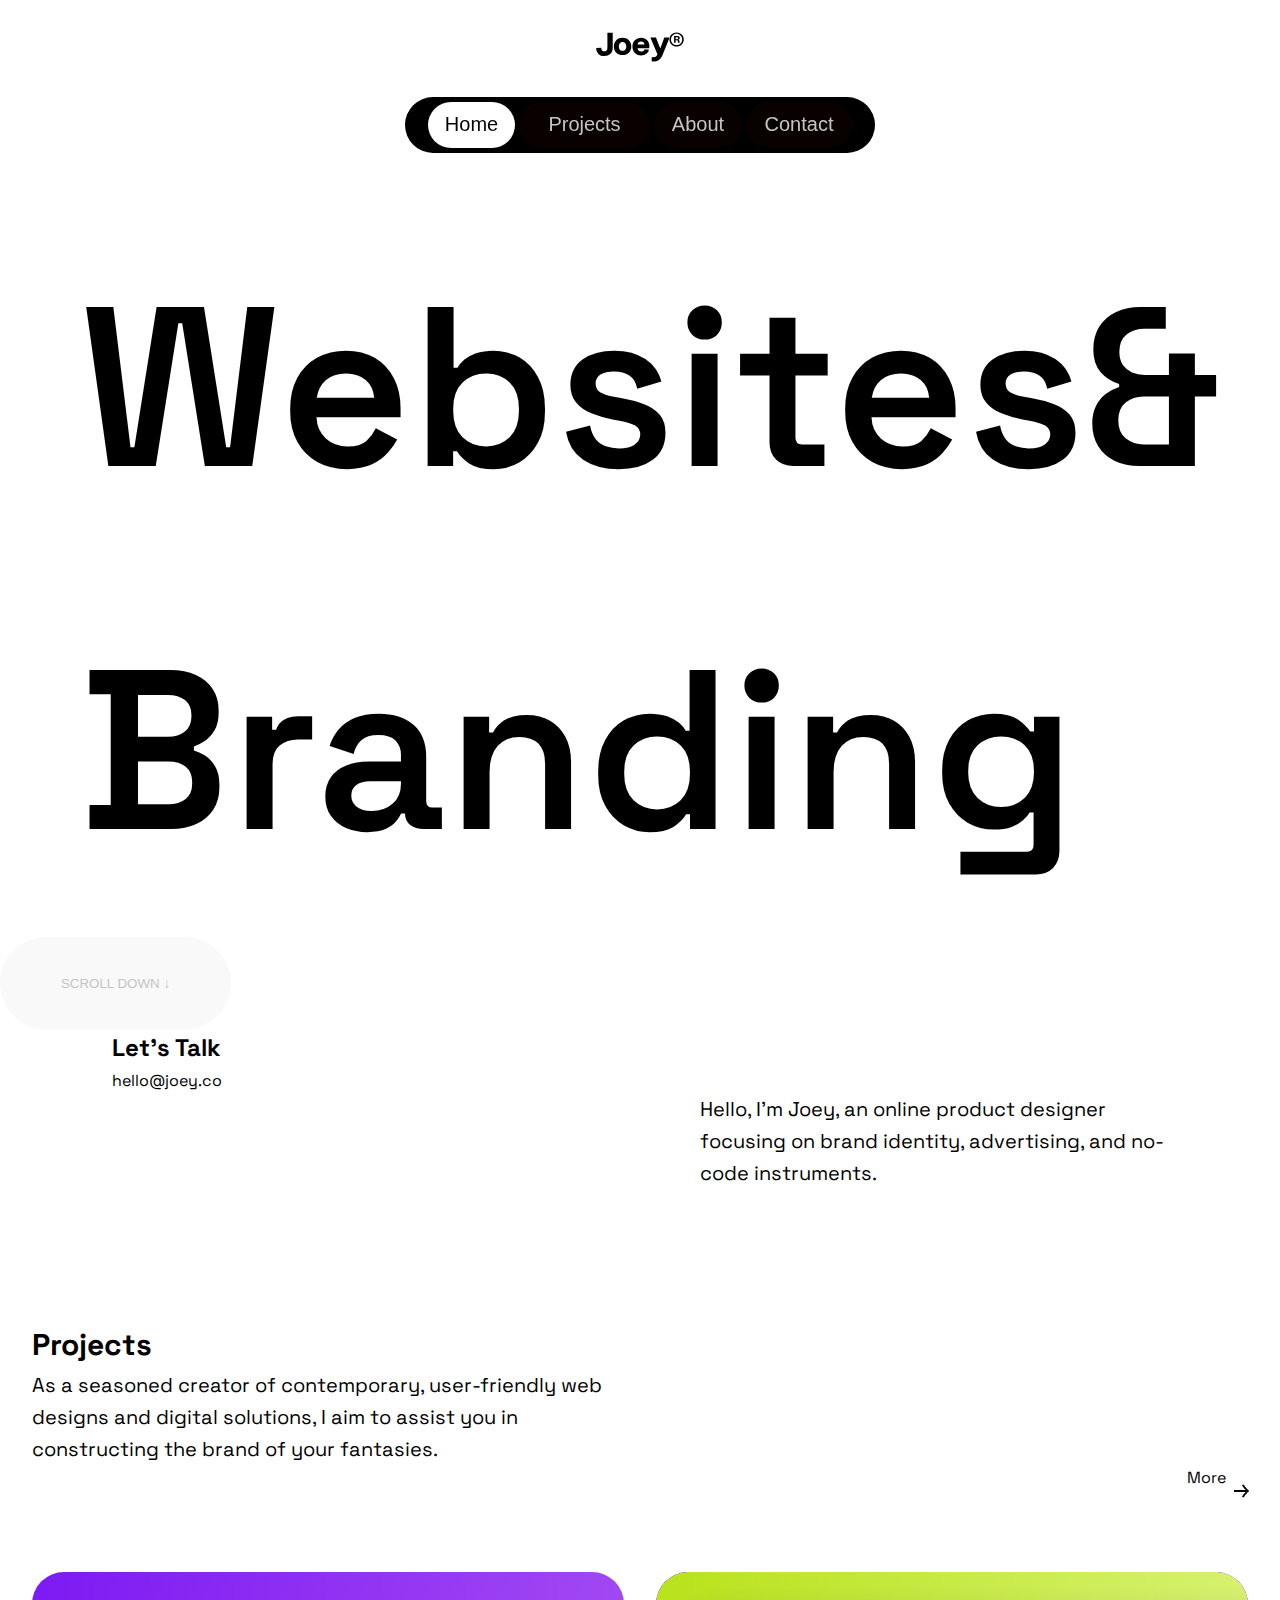
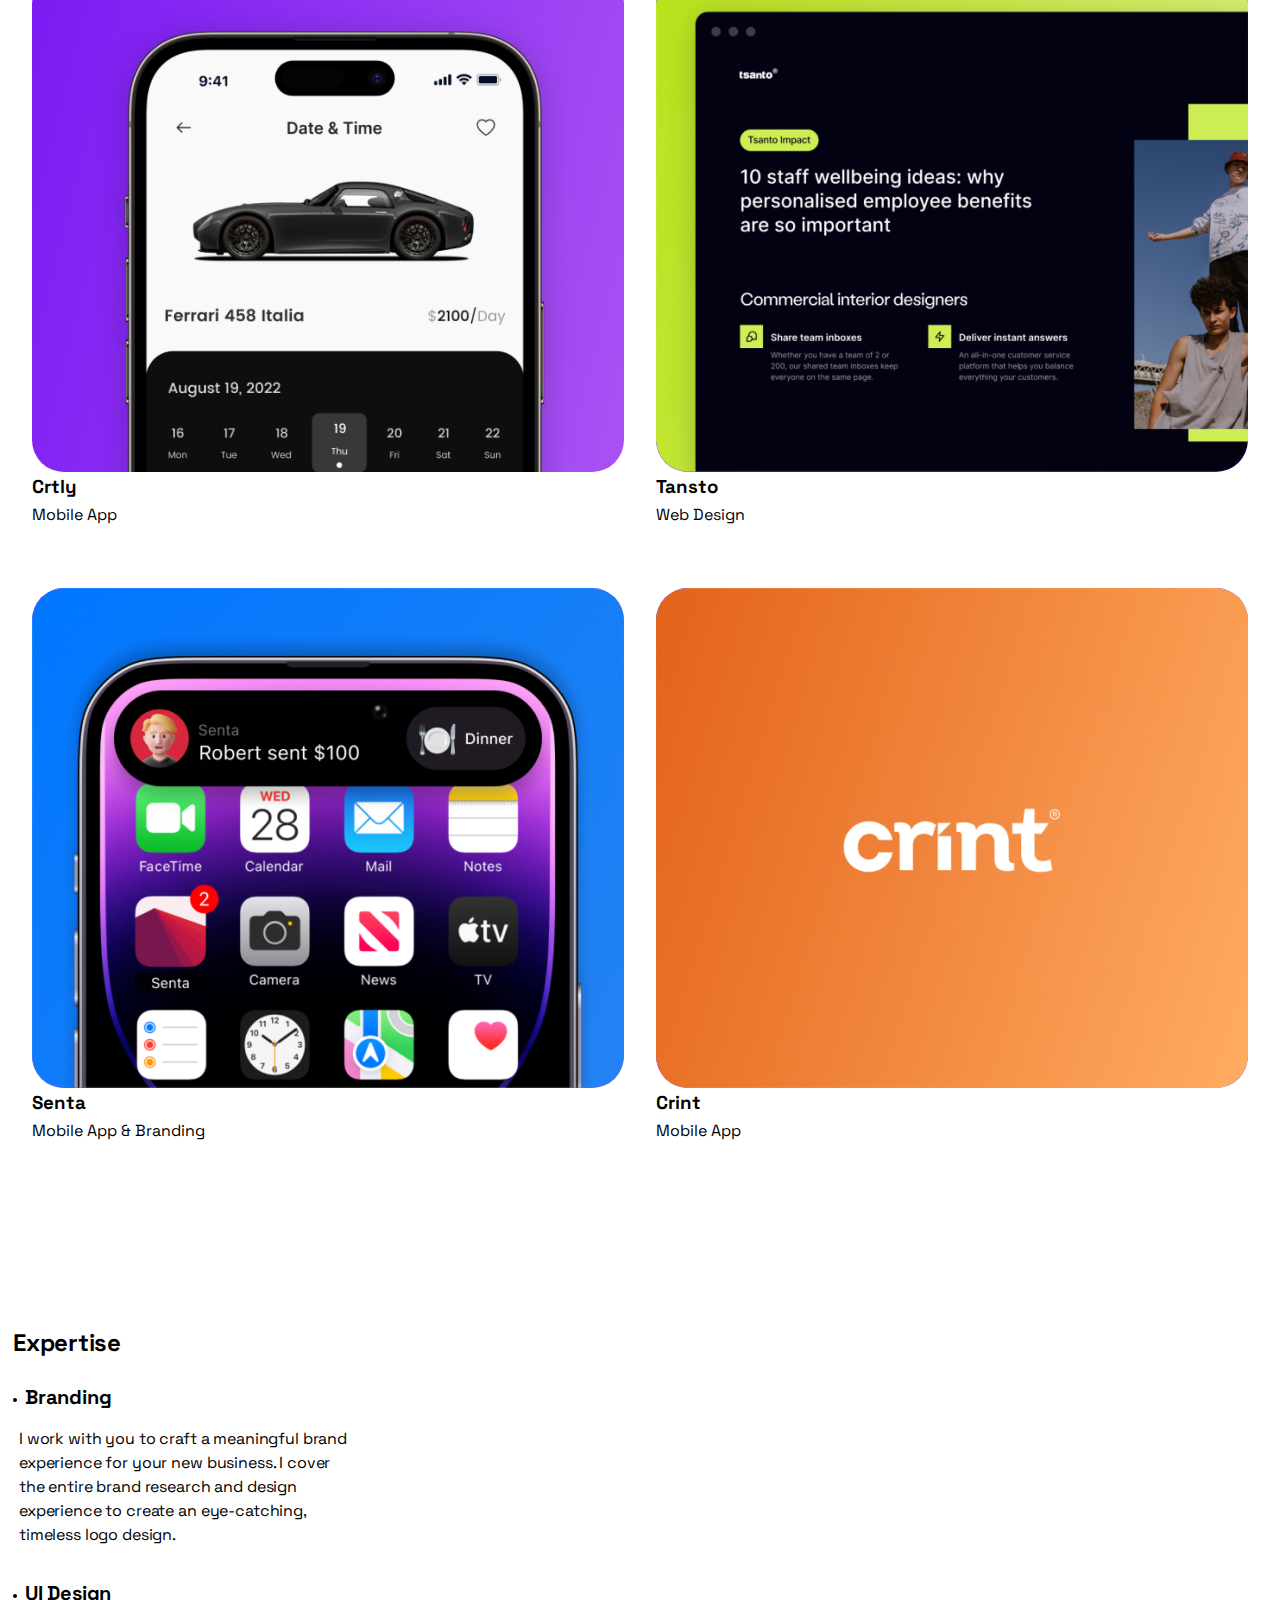
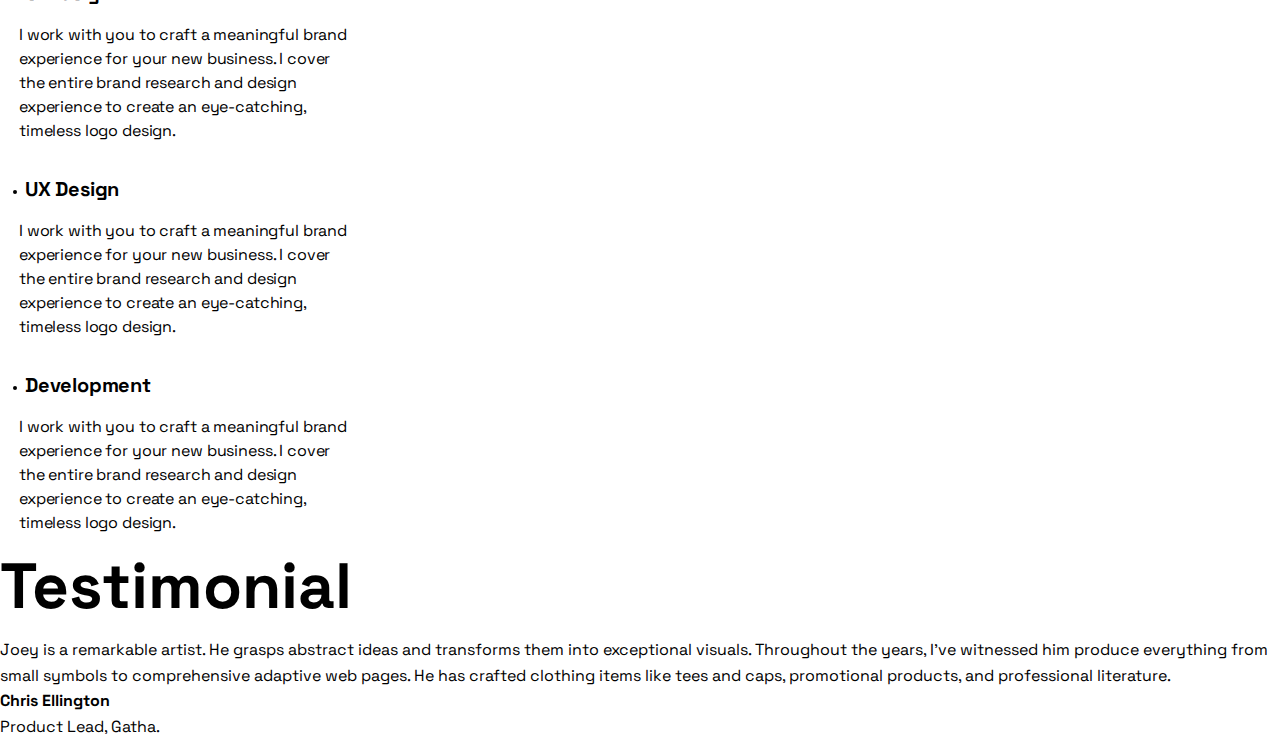
==== index.html @ b9b17144 "main" ====
<!DOCTYPE html>
<html lang="en">
<head>
    <meta charset="UTF-8">
    <meta name="viewport" content="width=device-width, initial-scale=1.0">
    <link rel="preconnect" href="https://fonts.googleapis.com">
    <link rel="preconnect" href="https://fonts.gstatic.com" crossorigin>
    <link href="https://fonts.googleapis.com/css2?family=Space+Grotesk:wght@300..700&display=swap" rel="stylesheet">
    <link rel="stylesheet" href="style.css">
    <title>Document</title>
    
</head>
<body>
    <header>
        <div class="jwr" >
            <svg width="17.44" height="24.7" viewBox="0 0 18 26" fill="none" xmlns="http://www.w3.org/2000/svg" class="txtp">
                <path d="M8.57932 25.3921C6.04242 25.3921 3.97831 24.6079 2.38698 23.0397C0.795649 21.4714 -1.52588e-05 19.4304 -1.52588e-05 16.9165L5.32748 16.5706C5.32748 17.7698 5.61576 18.7039 6.19233 19.3727C6.79196 20.0415 7.59916 20.3759 8.61392 20.3759C9.60562 20.3759 10.3897 20.0531 10.9663 19.4073C11.5429 18.7615 11.8312 17.8736 11.8312 16.7436V0.691895H17.4354V16.7436C17.4354 19.3266 16.6167 21.4138 14.9792 23.0051C13.3418 24.5964 11.2085 25.3921 8.57932 25.3921Z" fill="black"/>
                </svg>
                <svg width="18.78" height="18.58" viewBox="0 0 20 20" fill="none" xmlns="http://www.w3.org/2000/svg" class="txtx">
                    <path d="M10.1753 19.4267C7.45389 19.4267 5.20528 18.5618 3.42944 16.8321C1.67668 15.0793 0.800293 12.8538 0.800293 10.1555C0.800293 7.43405 1.67668 5.2085 3.42944 3.47879C5.20528 1.72602 7.45389 0.84964 10.1753 0.84964C12.9198 0.84964 15.1684 1.72602 16.9211 3.47879C18.697 5.2085 19.5849 7.43405 19.5849 10.1555C19.5849 12.8538 18.697 15.0793 16.9211 16.8321C15.1684 18.5618 12.9198 19.4267 10.1753 19.4267ZM7.26939 6.69604C6.53138 7.59549 6.16238 8.74863 6.16238 10.1555C6.16238 11.5623 6.53138 12.7154 7.26939 13.6149C8.03046 14.4912 8.9991 14.9294 10.1753 14.9294C11.3746 14.9294 12.3432 14.4912 13.0812 13.6149C13.8423 12.7154 14.2228 11.5623 14.2228 10.1555C14.2228 8.74863 13.8423 7.59549 13.0812 6.69604C12.3432 5.7966 11.3746 5.34687 10.1753 5.34687C8.9991 5.34687 8.03046 5.7966 7.26939 6.69604Z" fill="black"/>
                    </svg>
                    <svg width="18" height="18.85" viewBox="0 0 19 20" fill="none" xmlns="http://www.w3.org/2000/svg" class="txtt">
                        <path d="M9.60611 19.5651C6.93083 19.5651 4.72834 18.6771 2.99864 16.9013C1.26893 15.1255 0.404079 12.8769 0.404079 10.1555C0.404079 7.411 1.26893 5.15085 2.99864 3.37502C4.72834 1.59919 6.9193 0.711273 9.57152 0.711273C12.5466 0.711273 14.8529 1.80675 16.4903 3.99771C18.1278 6.16561 18.7159 8.78323 18.2546 11.8506H5.80076C5.89301 12.8884 6.29661 13.7417 7.01155 14.4105C7.7265 15.0794 8.61441 15.4138 9.6753 15.4138C10.5286 15.4138 11.3012 15.1947 11.9931 14.7565C12.685 14.2952 13.1578 13.7071 13.4115 12.9922L17.9433 13.6495C17.5974 15.333 16.6518 16.7399 15.1066 17.8699C13.5844 19 11.7509 19.5651 9.60611 19.5651ZM5.83535 7.87225H13.1001C13.1001 6.99587 12.7657 6.24633 12.0969 5.62364C11.4281 5.00094 10.5863 4.68959 9.57152 4.68959C8.57982 4.68959 7.73803 4.98941 7.04615 5.58904C6.37733 6.16561 5.97373 6.92668 5.83535 7.87225Z" fill="black"/>
                        </svg>
                        <svg width="19.61" height="24.63" viewBox="0 0 20 25" fill="none" xmlns="http://www.w3.org/2000/svg" class="txtr">
                            <path d="M1.74273 20.2256C4.44107 20.9175 6.28609 20.2486 7.27778 18.2191L7.55454 17.5964L0.393555 0.368561H6.06699L10.495 11.6116L14.6117 0.368561H20.0084L12.9166 18.0115C11.8096 20.8252 10.2759 22.7855 8.31561 23.8925C6.35527 25.0226 4.16431 25.2878 1.74273 24.6882V20.2256Z" fill="black"/>
                            </svg>
                            <svg width="15.15" height="14.98" viewBox="0 0 16 15" fill="none" xmlns="http://www.w3.org/2000/svg" class="txtw">
                                <path d="M13.395 12.7998C11.9421 14.2528 10.1547 14.9792 8.03293 14.9792C5.91116 14.9792 4.11226 14.2528 2.63624 12.7998C1.18329 11.3469 0.456818 9.57103 0.456818 7.47232C0.456818 5.37362 1.18329 3.60932 2.63624 2.17943C4.11226 0.726475 5.91116 0 8.03293 0C10.1547 0 11.9421 0.726475 13.395 2.17943C14.871 3.60932 15.609 5.37362 15.609 7.47232C15.609 9.57103 14.871 11.3469 13.395 12.7998ZM3.81244 3.21725C2.70543 4.34732 2.15193 5.76568 2.15193 7.47232C2.15193 9.17897 2.70543 10.6089 3.81244 11.762C4.94252 12.8921 6.34935 13.4571 8.03293 13.4571C9.71651 13.4571 11.1118 12.8921 12.2188 11.762C13.3489 10.6089 13.9139 9.17897 13.9139 7.47232C13.9139 5.76568 13.3489 4.34732 12.2188 3.21725C11.1118 2.08718 9.71651 1.52214 8.03293 1.52214C6.34935 1.52214 4.94252 2.08718 3.81244 3.21725ZM5.36918 10.8971V3.80535H8.89778C9.63579 3.80535 10.2354 4.00138 10.6967 4.39345C11.1579 4.78552 11.3886 5.2929 11.3886 5.91559C11.3886 6.35378 11.2502 6.73432 10.9734 7.05719C10.6967 7.38007 10.3277 7.58764 9.86641 7.67989C10.6044 7.84133 10.9965 8.32565 11.0426 9.13284L11.1118 10.1361C11.1579 10.5743 11.2041 10.828 11.2502 10.8971H9.58966C9.54354 10.828 9.49741 10.5973 9.45128 10.2053L9.38209 9.23662C9.33597 8.61393 9.03616 8.30258 8.48265 8.30258H7.0297V10.8971H5.36918ZM7.0297 7.19557H8.58643C9.32444 7.19557 9.69344 6.81504 9.69344 6.05397C9.69344 5.75415 9.58966 5.51199 9.38209 5.32749C9.17453 5.14299 8.90931 5.05074 8.58643 5.05074H7.0297V7.19557Z" fill="black"/>
                                </svg>
        </div>
        <div class="groupbtn">
        <nav>
            <button class="hmbtn">Home</button>
            <button class="prbtn">Projects</button>
            <button class="abbtn">About</button>
            <button class="ctbtn">Contact</button>
        </nav>
    </div>
    </header>
        <h1 class="site-title-text">Websites& Branding</h1>
        <button class="scr">SCROLL DOWN ↓</button>
        <div>
            <div class="site-subtitle-text">
                <h2>Let's Talk</h2>
                <p>hello@joey.co</p>
            </div>
        </div>
        <div class="pcsj">
            <p>Hello, I'm Joey, an online product designer focusing on brand identity, advertising, and no-code instruments.</p>
        </div>



<div class="title">
        <li class="title-text">
            <h2>Projects</h2>
            <p>As a seasoned creator of contemporary, user-friendly web designs and digital solutions, I aim to assist you in constructing the brand of your fantasies.</p>
        </li>
        <li class="title-more">
            <p>More</p>
        <svg width="15" height="14" viewBox="0 0 15 14" fill="none" xmlns="http://www.w3.org/2000/svg" class="arrow">
            <g clip-path="url(#clip0_37_21123)">
            <path fill-rule="evenodd" clip-rule="evenodd" d="M12.6657 6.47278C12.3537 6.1855 11.9914 5.83831 11.6103 5.44627C10.5057 4.3102 9.20094 2.755 8.53846 1.165L9.46154 0.7804C10.0491 2.1905 11.2443 3.63526 12.3272 4.74919C12.8634 5.3007 13.3617 5.76069 13.7257 6.08253C13.9076 6.24332 14.0555 6.36929 14.1574 6.45459C14.2083 6.49723 14.2477 6.52968 14.2741 6.55122L14.3036 6.57523L14.3106 6.58091L14.3122 6.58215L14.8004 6.97273L14.3124 7.3631L14.3106 7.36455L14.3036 7.37024L14.2741 7.39425C14.2477 7.41578 14.2083 7.44823 14.1574 7.49088C14.0555 7.57617 13.9076 7.70214 13.7257 7.86293C13.3617 8.18477 12.8634 8.64476 12.3272 9.19627C11.2443 10.3102 10.0491 11.755 9.46154 13.165L8.53846 12.7804C9.20094 11.1905 10.5057 9.63526 11.6103 8.49919C11.9914 8.10719 12.3537 7.76004 12.6656 7.47278L-2.48817e-07 7.47278L-2.92528e-07 6.47278L12.6657 6.47278Z" fill="black" stroke="black"/>
            </g>
            <defs>
            <clipPath id="clip0_37_21123">
            <rect width="13" height="15" fill="white" transform="translate(0 13.5) rotate(-90)"/>
            </clipPath>
            </defs>
        </svg>
        </li>
    </div>
    <div class="elements">
        <ul class="images-group-1">
            <li class="list-item">
                <div class="list-item-thumb">
                    <img class="ferrari-img" width="" height="474" src="./images/ferrari458.png" alt=""/>
                    <p class="list-item-thumb-uper_text1">
                        Какой-то текст 1
                    </p>
                </div>
                <h3>Crtly</h3>
                <p>Mobile App</p>
            </li>
            <li class="list-item">
                <div class="list-item-thumb">
                    <img class="design-img" width="592" height="500" src="./images/design.png" alt=""/>
                    <p class="list-item-thumb-uper_text2">
                        Какой-то текст 2
                    </p>
                </div>
                <h3>Tansto</h3>
                <p>Web Design</p>
            </li>
            <li class="list-item">
                <div class="list-item-thumb">
                    <img class="phone-img" width="592" height="500" src="./images/phone.png" alt=""/>
                    <p class="list-item-thumb-uper_text3">
                        Какой-то текст 3
                    </p>
                </div>
                <h3>Senta</h3>
                <p>Mobile App & Branding</p>
            </li>
            <li class="list-item">
                <div class="list-item-thumb">
                    <img class="crint-img" width="592" height="500" src="./images/crint.png" alt=""/>
                    <p class="list-item-thumb-uper_text4">
                        Какой-то текст 4
                    </p>
                </div>
                <h3>Crint</h3>
                <p>Mobile App</p>
            </li>
        </ul>
    </div>



    <section class="expertise">
        <div class="container">
            <h2 class="expertise-tittle">Expertise</h2>
                <ul class="expertise-list">
                    <li class="expertise-list-item">
                        <div class="expertise-list-item-topline">
                            <h3 class="expertise-list-item-tittle">Branding</h3>
                        </div>
                        <p class="expertise-list-item-text">I work with you to craft a meaningful brand experience
                            for your new business.
                            I cover the entire brand research and design experience to create an eye-catching, 
                            timeless logo design.
                        </p>
                    </li>
                    <li class="expertise-list-item">
                        <div class="expertise-list-item-topline">
                            <h3 class="expertise-list-item-tittle">UI Design</h3>
                        </div>
                        <p class="expertise-list-item-text">
                            I work with you to craft a meaningful brand experience 
                            for your new business. 
                            I cover the entire brand research and design experience to create an eye-catching, 
                            timeless logo design.
                        </p>
                    </li>
                    <li class="expertise-list-item">
                        <div class="expertise-list-item-topline">
                            <h3 class="expertise-list-item-tittle">UX Design</h3>
                        </div>
                        <p class="expertise-list-item-text">I work with you to craft a meaningful brand experience 
                            for your new business. 
                            I cover the entire brand research and design experience to create an eye-catching, 
                            timeless logo design.
                        </p>
                    </li>
                    <li class="expertise-list-item">
                        <div class="expertise-list-item-topline">
                            <h3 class="expertise-list-item-tittle">Development</h3>
                        </div>
                        <p class="expertise-list-item-text">I work with you to craft a meaningful brand experience 
                            for your new business. 
                            I cover the entire brand research and design experience to create an eye-catching, 
                            timeless logo design.
                        </p>
                    </li>
                </ul>
        </div>
    </section>



    <div class="main-text">
        <h1>Testimonial</h1>
        <p>
            Joey is a remarkable artist. He grasps abstract ideas and transforms them into exceptional visuals. Throughout the years, I've witnessed him produce everything from small symbols to comprehensive adaptive web pages. He has crafted clothing items like tees and caps, promotional products, and professional literature.
        </p>
    </div>
    <div class="additional-text">
        <b>Chris Ellington</b><br>Product Lead, Gatha.
    </div>
    <script src="./index.js"></script>
</body>
</html>
---- style.css ----
*{
    margin: 0;
    padding: 0;
}

body, ul, li{
    background-color: #ffffff;
    color: #000000;
    line-height: 1.6;
    list-style: none;
    font-family: "Space Grotesk", sans-serif;
    font-optical-sizing: auto;
}

header {
    position: fixed;
    width: 100%;
    top: 0px;
    backdrop-filter: blur(5px);
}

nav a {
    transition: all 0.3s ease;
}

nav a:hover {
    opacity: 0.7;
}

h1 {
    font-size: 4rem;
    font-weight: 800;
}

button {
    background-color: #090000;
    border-radius: 48px;
    border:none;
    color: #C4C4C4;
    margin-top: 5px;
}

.groupbtn {
    width: 470px;
    border-radius: 80px;
    display:flex;
    justify-content:center;
    height: 56px;
    background-color: #000000;
    justify-self: center;
    gap: 16px;
}

.hmbtn {
    width:87px ;
    height: 46px;
    font-size: 20px;
    color: black;
    background-color: #ffffff;
}

.prbtn{
    width: 131px;
    height: 46px;
    font-size: 20px;
}

.abbtn{
    width: 88px;
    height: 46px;
    font-size: 20px;
}

.ctbtn {
    width: 106px;
    height: 46px;
    font-size: 20px;
}

.jwr{
    display: flex; 
    justify-self: center;
    margin-top: 32px;
}

.txtp{
    margin-bottom: 40px;
}

.txtx{
    margin-top: 5px;
}

.txtt{
    margin-top: 5px;
}

.txtr{
    margin-top: 5px;
}

.site-title-text{
    font-size: 227px;
    font-weight: 600;
    display: flex;
    justify-self: center;
    width: 1123px;
    margin-top: 206px;
}

.scr{
    background-color: #F9F9F9;
    height: 92px;
    width: 231px;
}

.pcsj{
    width: 471px;
    height: 84px;
    font-size: 20px;
    display: flex;
    justify-self: end;
    margin-right: 109px;
}
.site-subtitle-text{
    margin-left: 112px;
    width: 1219px;

}



.list-item {
    width: 592px;
}
.list-item-thumb {
    position: relative;
    border-radius: 32px;
    overflow: hidden;
    background: linear-gradient(104.48deg, #7A19F3 -2.44%, #A952F3 100%);
    width: 592px;
    height: 500px;
}
.list-item-thumb-uper_text1{
    position: absolute;
    top: 0;
    left: 0;
    width: 100%;
    height: 100%;
    padding: 20px;
    color: #fff;
    background-color: rgba(0, 0, 0, 0.6);
    transform: translateY(100%);
    transition: 300ms transform;
    font-size: 60px;
}
.list-item-thumb-uper_text2 {
    position: absolute;
    top: 0;
    left: 0;
    width: 100%;
    height: 100%;
    padding: 20px;
    color: #fff;
    background-color: rgba(0, 0, 0, 0.6);
    transform: translateY(100%);
    transition: 300ms transform;
    font-size: 60px;
}
.list-item-thumb-uper_text3 {
    position: absolute;
    top: 0;
    left: 0;
    width: 100%;
    height: 100%;
    padding: 20px;
    color: #fff;
    background-color: rgba(0, 0, 0, 0.6);
    transform: translateY(100%);
    transition: 300ms transform;
    font-size: 60px;
}
.list-item-thumb-uper_text4 {
    position: absolute;
    top: 0;
    left: 0;
    width: 100%;
    height: 100%;
    padding: 20px;
    color: #fff;
    background-color: rgba(0, 0, 0, 0.6);
    transform: translateY(100%);
    transition: 300ms transform;
    font-size: 60px;
}
.active-text {
    transform: translateY(0);
}
.ferrari-img{
    padding: 26px 0 0 55px;
}
.title{
    width: 1217px;
    height: 181px;
    display: flex;
    justify-self: center;
    justify-content: space-between;
    padding-top: 144px;
}
.title-text{
    font-size: 20px;
    height: 181px;
    width: 600px;
}
.images-group-1{
    width: 1216px;
    height: 1200px;
    max-width: 100%;
    max-height: 100%;
    display: flex;
    flex-wrap: wrap;
    gap: 32px;
}
.elements{
    display: flex;
    justify-content: center;
    margin-top: 70px;
}
.title-more{
    display: flex;
    margin-top: 144px;
}
.arrow{
    margin-top: 19px;
    margin-left: 8px;
}



.expertise {
    margin-left: 13px; 
    padding-top: 155px;
}

.container {
    width: 343px;
    margin-left: 0; 
}

.expertise-tittle {
    font-size: 24px;
    line-height: 1.3;
    letter-spacing: -0.24px;
    margin-bottom: 24px; 
}

.expertise-list {
    list-style: none;
    padding-left: 0;
}

.expertise-list-item {
    position: relative;
    padding-left: 12px;
    display: list-item;
    margin-bottom: 32px;
    font-size: 16px;
}

.expertise-list-item::before {
    content: '';
    position: absolute;
    left: 0;
    top: 15px; 
    width: 4px;
    height: 4px;
    border-radius: 24px;
    background:  #000;
}

.expertise-list-item:last-of-type {
    margin-bottom: 0;
}

.expertise-list-item-tittle {
    font-size: 20px;
    line-height: 1.4;
    letter-spacing: -0.2px;
    margin-bottom: 16px;
}

.expertise-list-item-text {
    font-size: 16px; 
    line-height: 24px;
    letter-spacing: -0.14px;
    margin-left: -6px;
}

@media (min-width: 1440px) {
    .container {
        width: 1216px;
        height: 495px;
        justify-self: center;
    }

    .expertise {
        margin-left: 0;
    }

    .expertise-tittle {
        font-size: 32px;
        margin-bottom: 40px;
        margin-left: 0;
    }

    .expertise-list {
        display: flex;
        flex-wrap: wrap;
        padding-left: 0;
    }

    .expertise-list-item {
        width: calc(50% - 40px); 
        margin-bottom: 0;
    }

    .expertise-list-item-tittle {
        font-size: 24px;
        margin-left: 0;
    }

    .expertise-list-item-text {
        font-size: 18px;
        line-height: 28px;
        margin-left: -12px;
        width: 328px;
    }
}
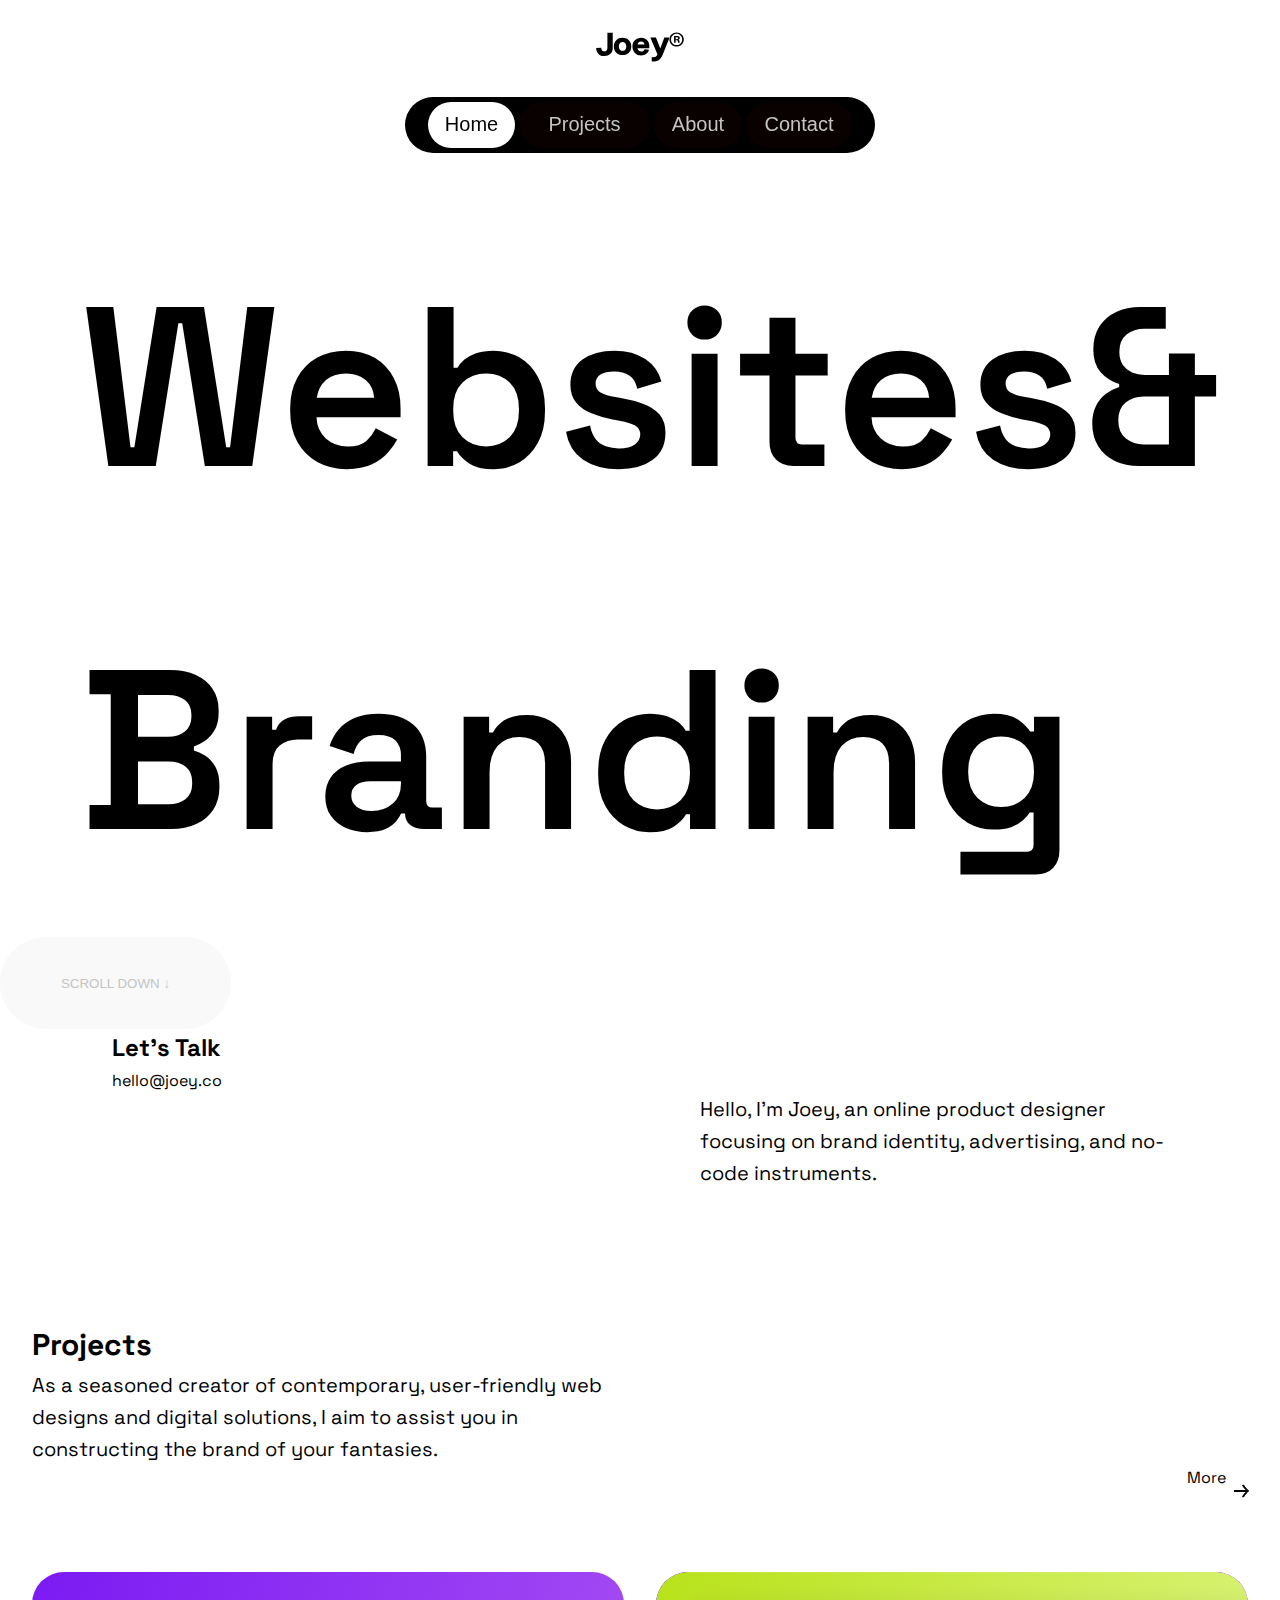
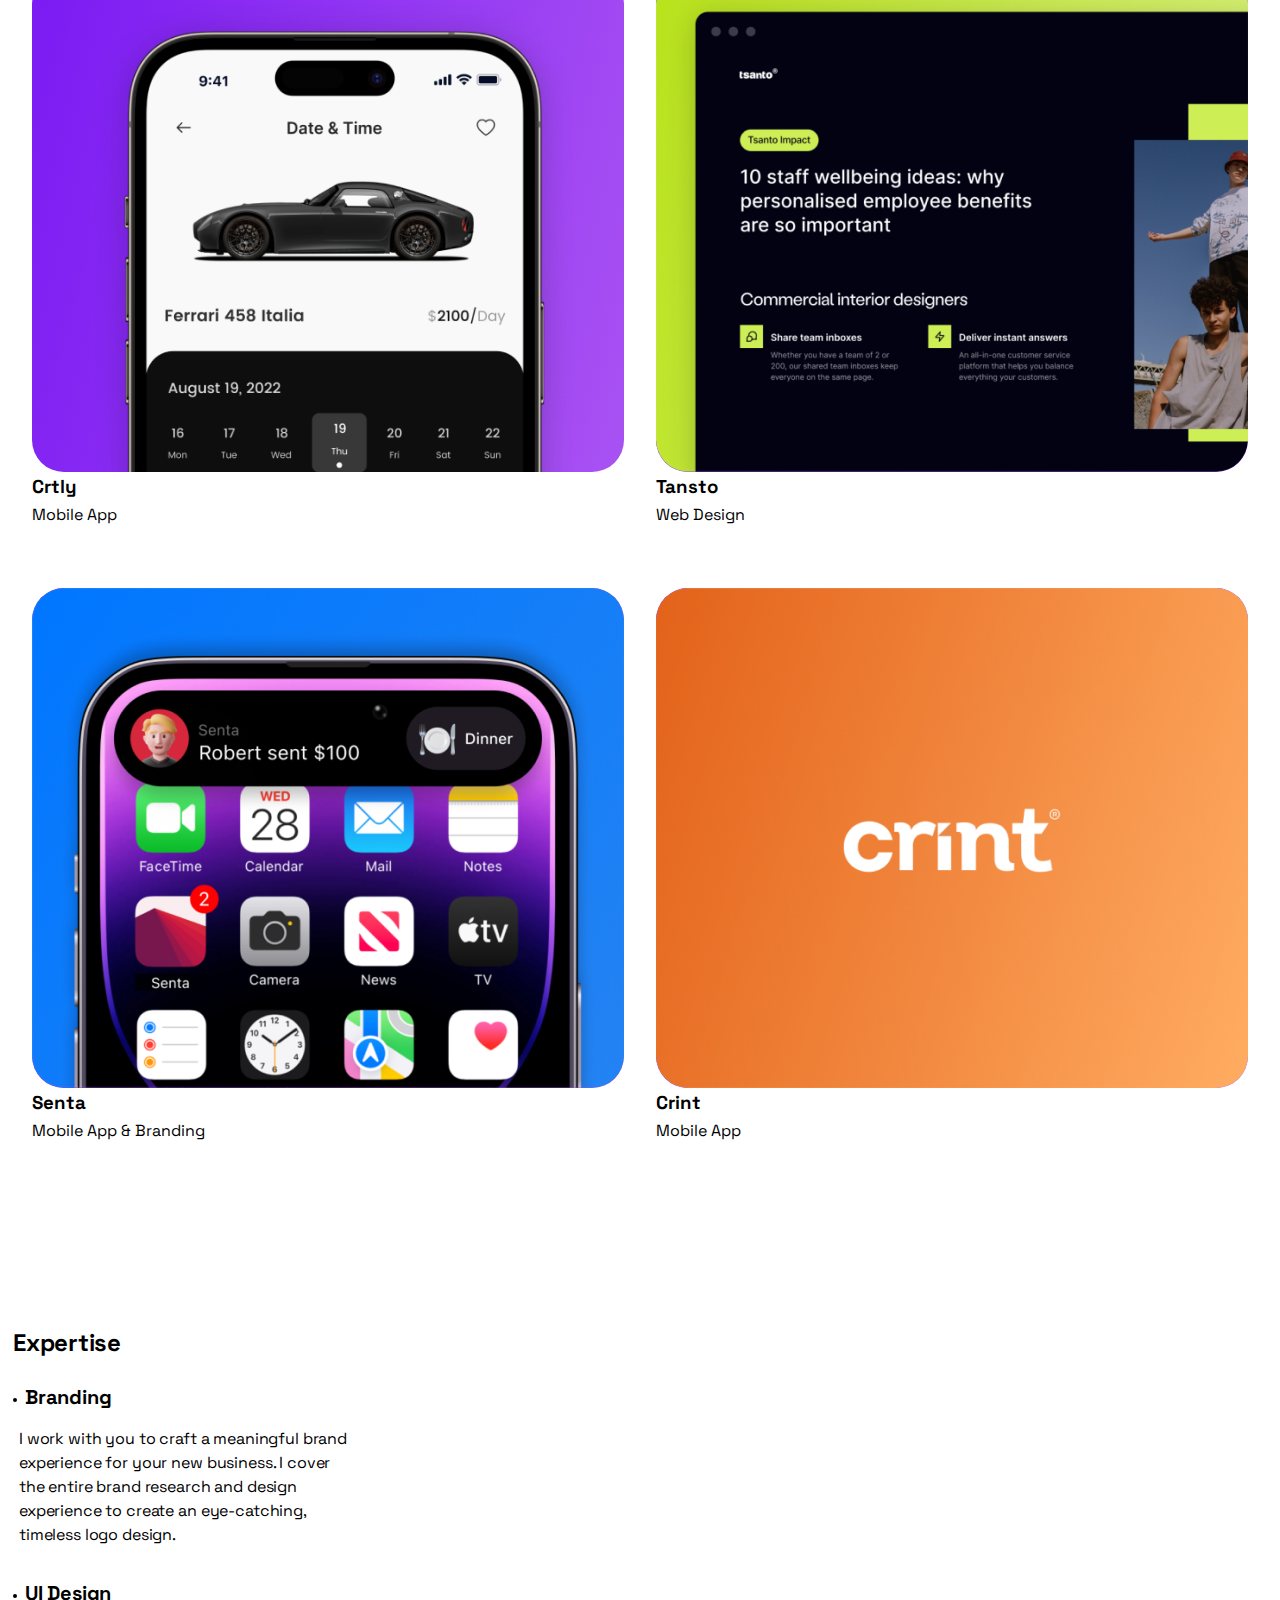
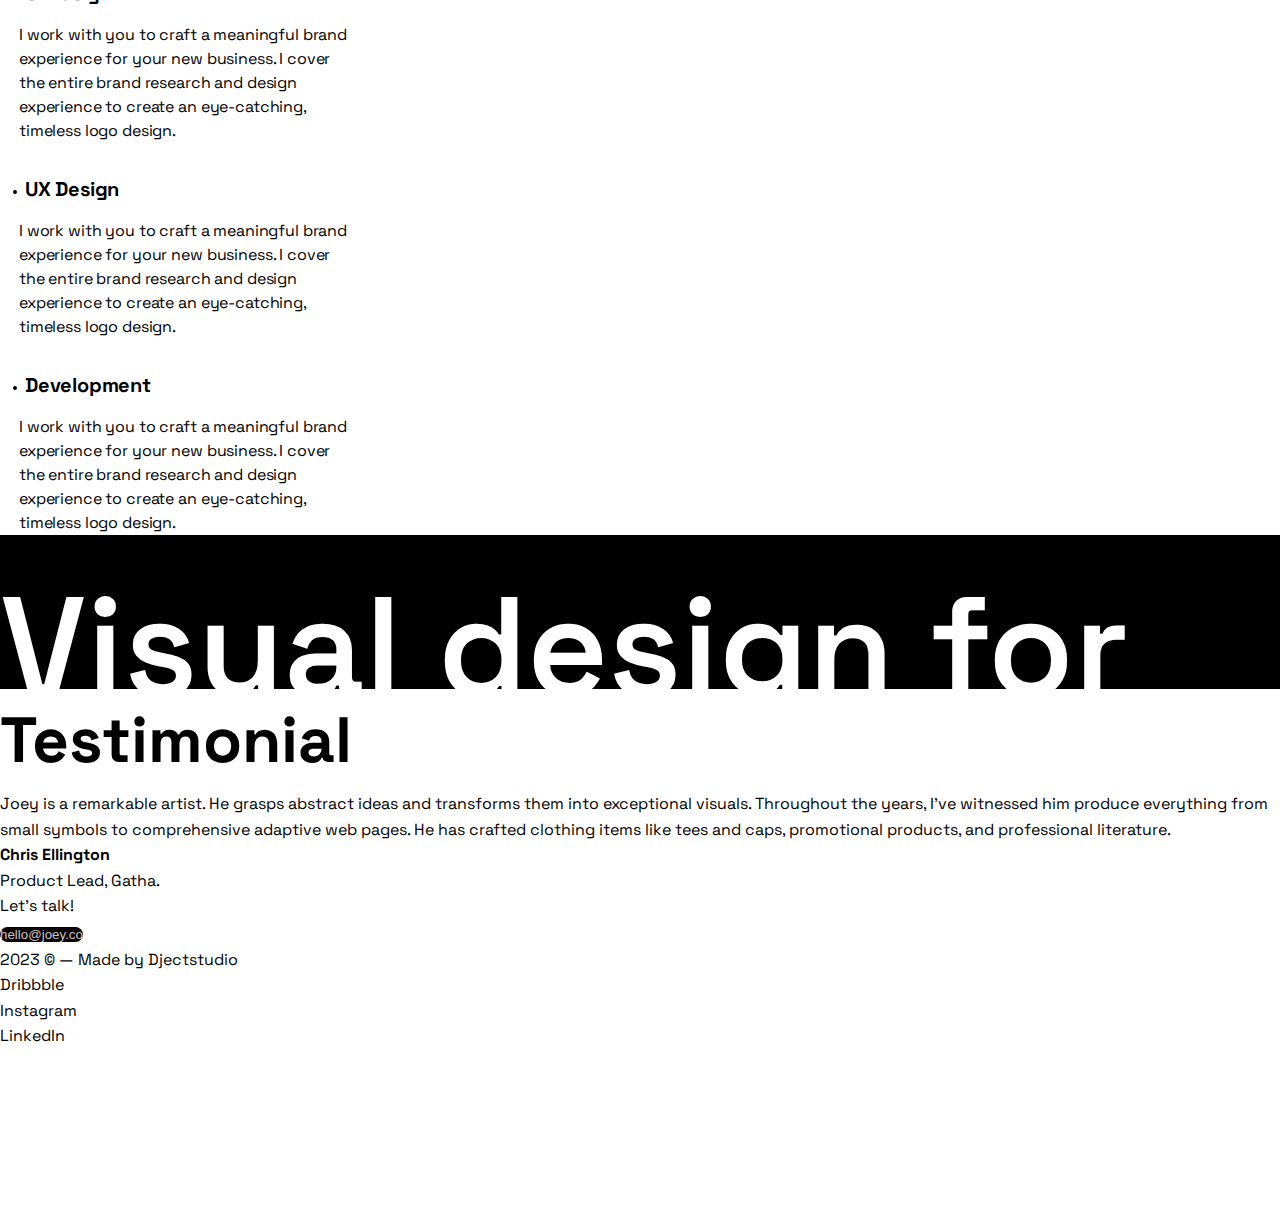
==== commit 97ad0e7f: "html" ====
--- a/index.html
+++ b/index.html
@@ -169,6 +169,9 @@
 
 
 
+    <section class="runline">
+        <p>Visual design for digital experiences</p>
+    </section>
     <div class="main-text">
         <h1>Testimonial</h1>
         <p>
@@ -178,6 +181,29 @@
     <div class="additional-text">
         <b>Chris Ellington</b><br>Product Lead, Gatha.
     </div>
+
+
+
+    <section class="Letstalk">
+        <p class="Letstalk-title-text">Let’s talk!</p>
+        <button class="Letstalk-but">hello@joey.co</button>
+        <svg width="21" height="20" viewBox="0 0 21 20" fill="none" xmlns="http://www.w3.org/2000/svg">
+        <g clip-path="url(#clip0_535_429)">
+        <path fill-rule="evenodd" clip-rule="evenodd" d="M13.7799 5.9747C13.3561 5.99218 12.8545 6.00286 12.3078 5.99513C10.7234 5.97287 8.70108 5.79579 7.10833 5.13993L7.4891 4.21526C8.90166 4.79688 10.7684 4.97335 12.3218 4.99529C13.0909 5.00612 13.7685 4.97903 14.2535 4.94922C14.4958 4.93429 14.6895 4.91878 14.8218 4.90704C14.888 4.9012 14.9388 4.89629 14.9727 4.89285L15.0105 4.88897L15.0195 4.88804L15.0215 4.88778L15.6429 4.81876L15.5738 5.43986L15.5736 5.44215L15.5727 5.45113L15.5688 5.48896C15.5653 5.52286 15.5604 5.57366 15.5546 5.63981C15.5429 5.77218 15.5273 5.96583 15.5124 6.20815C15.4826 6.69311 15.4555 7.37073 15.4663 8.13985C15.4883 9.69325 15.6648 11.56 16.2464 12.9725L15.3217 13.3533C14.6659 11.7606 14.4888 9.73826 14.4665 8.15387C14.4588 7.6072 14.4695 7.10555 14.4869 6.68188L5.53101 15.6378L4.8239 14.9307L13.7799 5.9747Z" fill="white" stroke="white"/>
+        </g>
+        <defs>
+        <clipPath id="clip0_535_429">
+        <rect width="13" height="15" fill="white" transform="translate(9.79289 19.8997) rotate(-135)"/>
+        </clipPath>
+        </defs>
+        </svg>
+        <div class="Letstalk-subtext">
+            <p>2023 © — Made by Djectstudio</p>
+            <p>Dribbble</p>
+            <p>Instagram</p>
+            <p>LinkedIn</p>
+        </div>
+    </section>
     <script src="./index.js"></script>
 </body>
 </html>--- a/style.css
+++ b/style.css
@@ -4,8 +4,6 @@
 }
 
 body, ul, li{
-    background-color: #ffffff;
-    color: #000000;
     line-height: 1.6;
     list-style: none;
     font-family: "Space Grotesk", sans-serif;
@@ -17,6 +15,7 @@
     width: 100%;
     top: 0px;
     backdrop-filter: blur(5px);
+    z-index: 999;
 }
 
 nav a {
@@ -335,4 +334,12 @@
         margin-left: -12px;
         width: 328px;
     }
+}
+
+.runline{
+    font-size: 140px;
+    font-weight: 600;
+    background-color: black;
+    color: white;
+    height: 154px;
 }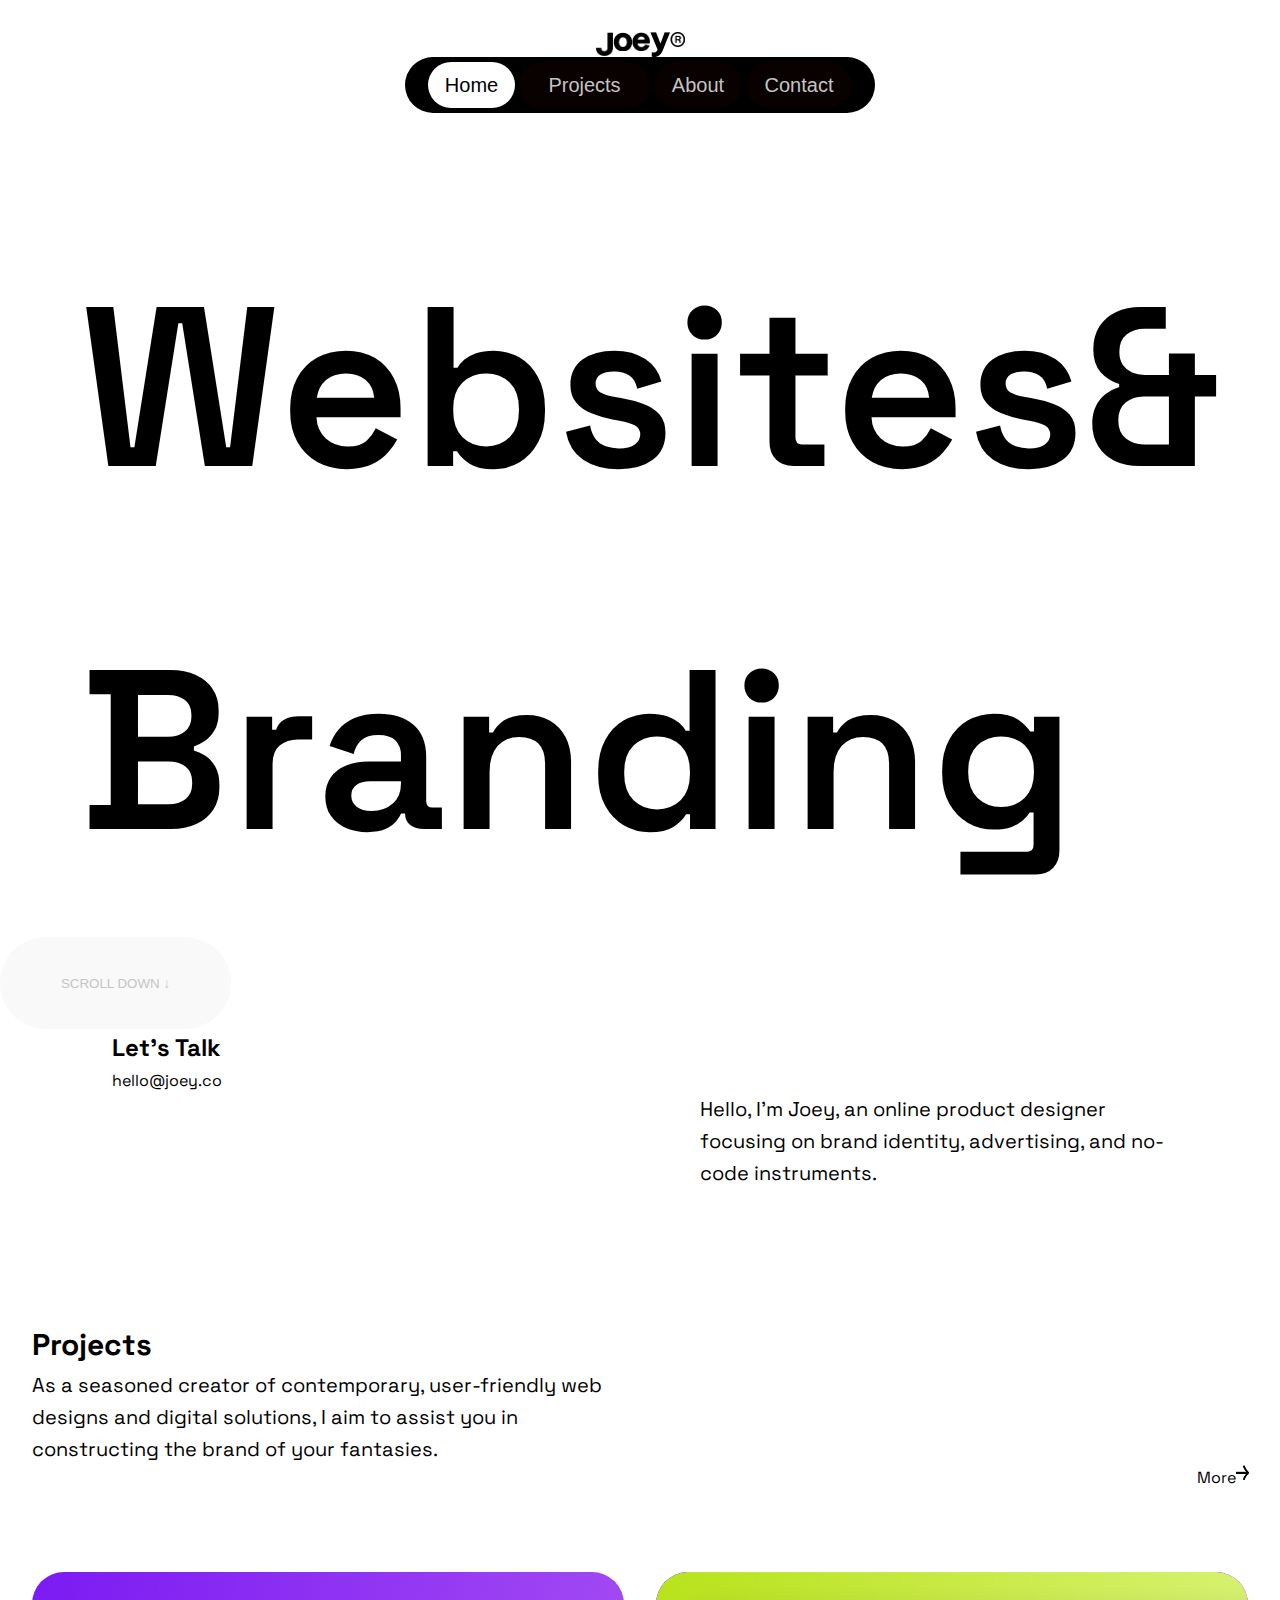
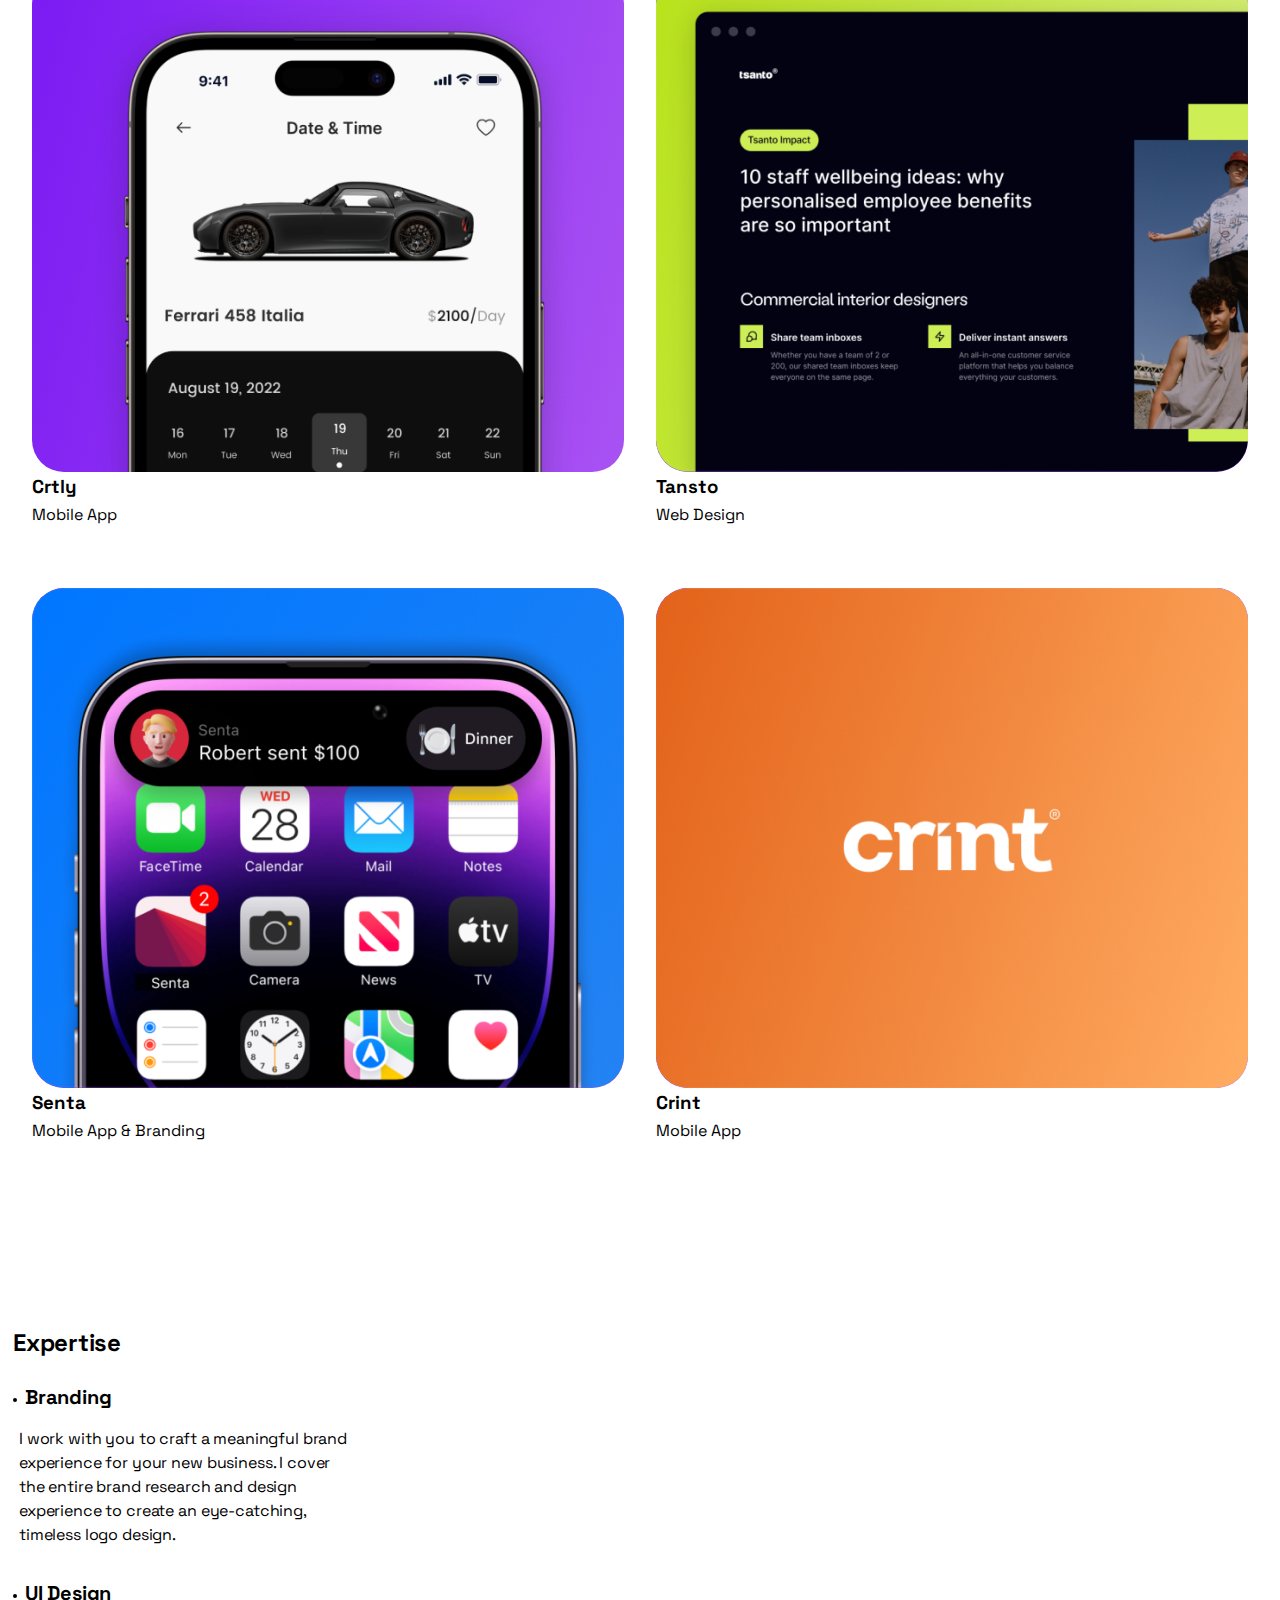
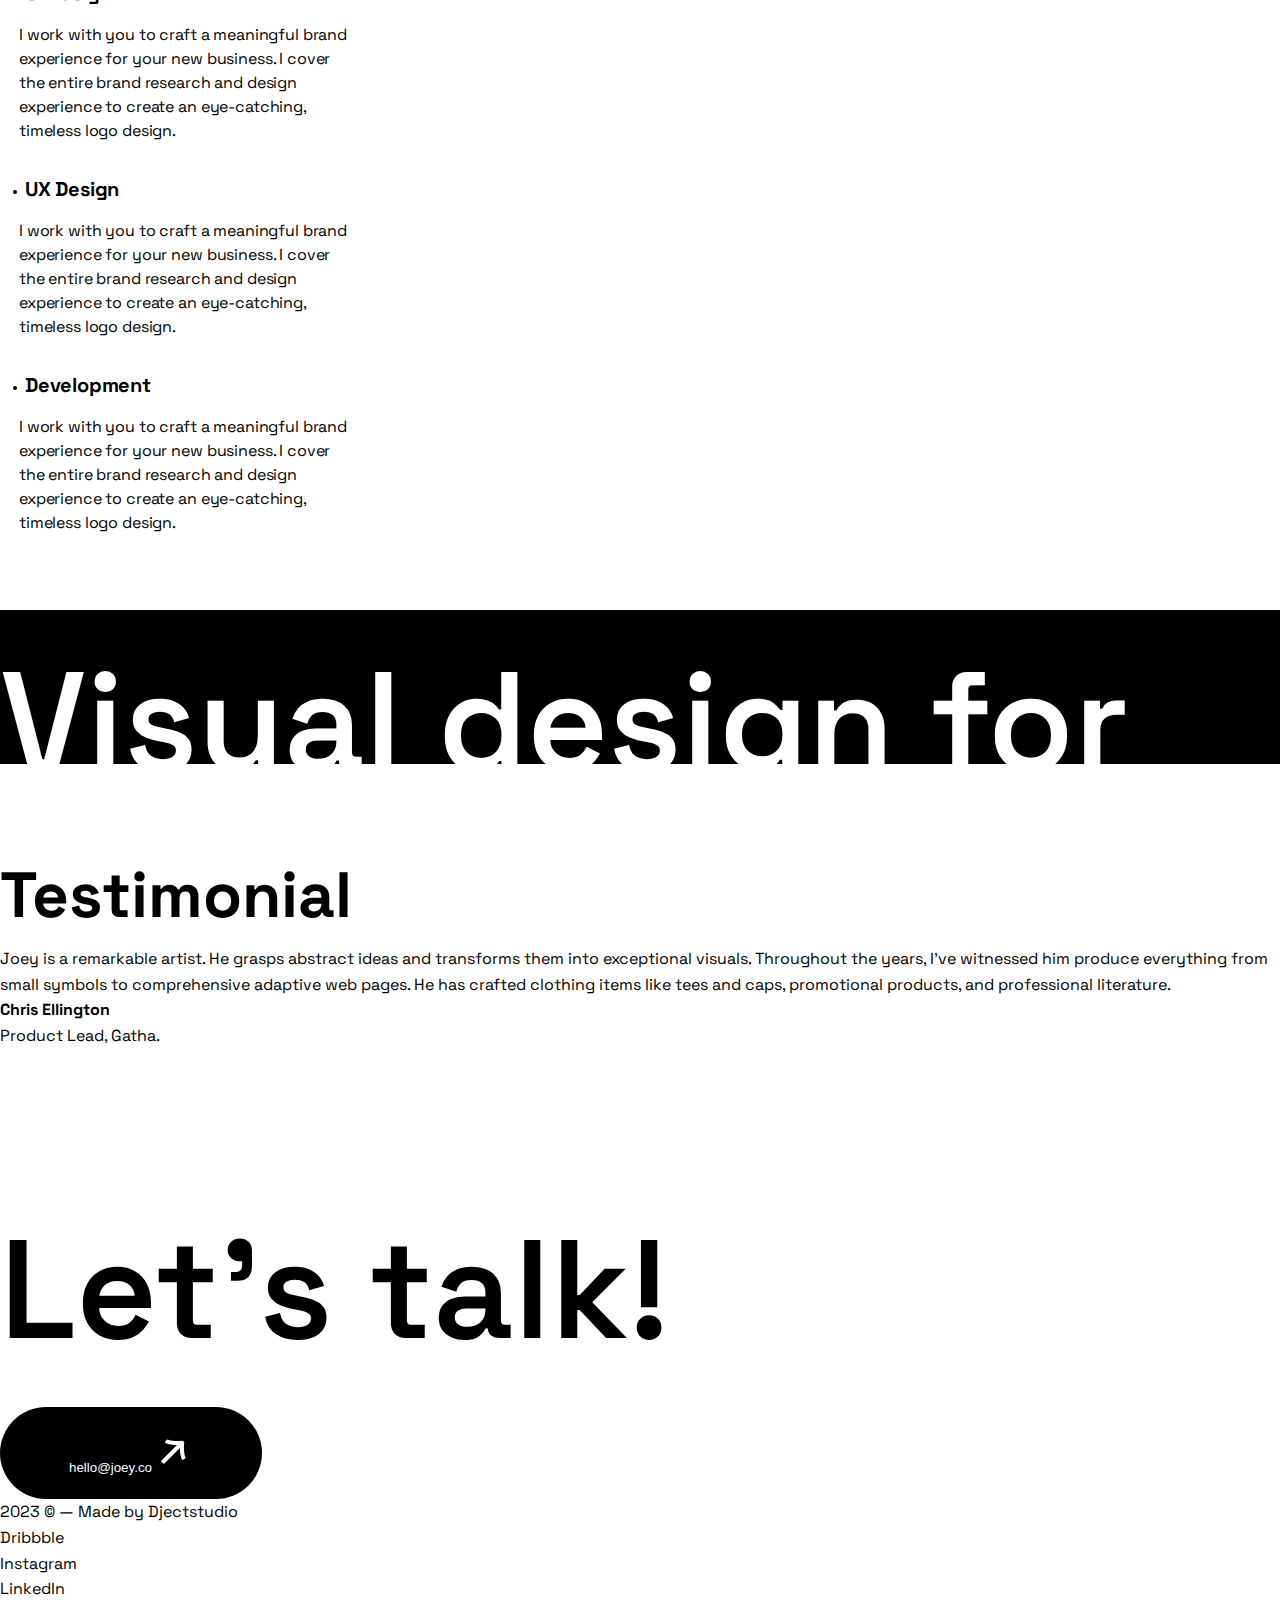
==== commit 86b74b8c: "HTML" ====
--- a/index.html
+++ b/index.html
@@ -13,21 +13,11 @@
 <body>
     <header>
         <div class="jwr" >
-            <svg width="17.44" height="24.7" viewBox="0 0 18 26" fill="none" xmlns="http://www.w3.org/2000/svg" class="txtp">
-                <path d="M8.57932 25.3921C6.04242 25.3921 3.97831 24.6079 2.38698 23.0397C0.795649 21.4714 -1.52588e-05 19.4304 -1.52588e-05 16.9165L5.32748 16.5706C5.32748 17.7698 5.61576 18.7039 6.19233 19.3727C6.79196 20.0415 7.59916 20.3759 8.61392 20.3759C9.60562 20.3759 10.3897 20.0531 10.9663 19.4073C11.5429 18.7615 11.8312 17.8736 11.8312 16.7436V0.691895H17.4354V16.7436C17.4354 19.3266 16.6167 21.4138 14.9792 23.0051C13.3418 24.5964 11.2085 25.3921 8.57932 25.3921Z" fill="black"/>
-                </svg>
-                <svg width="18.78" height="18.58" viewBox="0 0 20 20" fill="none" xmlns="http://www.w3.org/2000/svg" class="txtx">
-                    <path d="M10.1753 19.4267C7.45389 19.4267 5.20528 18.5618 3.42944 16.8321C1.67668 15.0793 0.800293 12.8538 0.800293 10.1555C0.800293 7.43405 1.67668 5.2085 3.42944 3.47879C5.20528 1.72602 7.45389 0.84964 10.1753 0.84964C12.9198 0.84964 15.1684 1.72602 16.9211 3.47879C18.697 5.2085 19.5849 7.43405 19.5849 10.1555C19.5849 12.8538 18.697 15.0793 16.9211 16.8321C15.1684 18.5618 12.9198 19.4267 10.1753 19.4267ZM7.26939 6.69604C6.53138 7.59549 6.16238 8.74863 6.16238 10.1555C6.16238 11.5623 6.53138 12.7154 7.26939 13.6149C8.03046 14.4912 8.9991 14.9294 10.1753 14.9294C11.3746 14.9294 12.3432 14.4912 13.0812 13.6149C13.8423 12.7154 14.2228 11.5623 14.2228 10.1555C14.2228 8.74863 13.8423 7.59549 13.0812 6.69604C12.3432 5.7966 11.3746 5.34687 10.1753 5.34687C8.9991 5.34687 8.03046 5.7966 7.26939 6.69604Z" fill="black"/>
-                    </svg>
-                    <svg width="18" height="18.85" viewBox="0 0 19 20" fill="none" xmlns="http://www.w3.org/2000/svg" class="txtt">
-                        <path d="M9.60611 19.5651C6.93083 19.5651 4.72834 18.6771 2.99864 16.9013C1.26893 15.1255 0.404079 12.8769 0.404079 10.1555C0.404079 7.411 1.26893 5.15085 2.99864 3.37502C4.72834 1.59919 6.9193 0.711273 9.57152 0.711273C12.5466 0.711273 14.8529 1.80675 16.4903 3.99771C18.1278 6.16561 18.7159 8.78323 18.2546 11.8506H5.80076C5.89301 12.8884 6.29661 13.7417 7.01155 14.4105C7.7265 15.0794 8.61441 15.4138 9.6753 15.4138C10.5286 15.4138 11.3012 15.1947 11.9931 14.7565C12.685 14.2952 13.1578 13.7071 13.4115 12.9922L17.9433 13.6495C17.5974 15.333 16.6518 16.7399 15.1066 17.8699C13.5844 19 11.7509 19.5651 9.60611 19.5651ZM5.83535 7.87225H13.1001C13.1001 6.99587 12.7657 6.24633 12.0969 5.62364C11.4281 5.00094 10.5863 4.68959 9.57152 4.68959C8.57982 4.68959 7.73803 4.98941 7.04615 5.58904C6.37733 6.16561 5.97373 6.92668 5.83535 7.87225Z" fill="black"/>
-                        </svg>
-                        <svg width="19.61" height="24.63" viewBox="0 0 20 25" fill="none" xmlns="http://www.w3.org/2000/svg" class="txtr">
-                            <path d="M1.74273 20.2256C4.44107 20.9175 6.28609 20.2486 7.27778 18.2191L7.55454 17.5964L0.393555 0.368561H6.06699L10.495 11.6116L14.6117 0.368561H20.0084L12.9166 18.0115C11.8096 20.8252 10.2759 22.7855 8.31561 23.8925C6.35527 25.0226 4.16431 25.2878 1.74273 24.6882V20.2256Z" fill="black"/>
-                            </svg>
-                            <svg width="15.15" height="14.98" viewBox="0 0 16 15" fill="none" xmlns="http://www.w3.org/2000/svg" class="txtw">
-                                <path d="M13.395 12.7998C11.9421 14.2528 10.1547 14.9792 8.03293 14.9792C5.91116 14.9792 4.11226 14.2528 2.63624 12.7998C1.18329 11.3469 0.456818 9.57103 0.456818 7.47232C0.456818 5.37362 1.18329 3.60932 2.63624 2.17943C4.11226 0.726475 5.91116 0 8.03293 0C10.1547 0 11.9421 0.726475 13.395 2.17943C14.871 3.60932 15.609 5.37362 15.609 7.47232C15.609 9.57103 14.871 11.3469 13.395 12.7998ZM3.81244 3.21725C2.70543 4.34732 2.15193 5.76568 2.15193 7.47232C2.15193 9.17897 2.70543 10.6089 3.81244 11.762C4.94252 12.8921 6.34935 13.4571 8.03293 13.4571C9.71651 13.4571 11.1118 12.8921 12.2188 11.762C13.3489 10.6089 13.9139 9.17897 13.9139 7.47232C13.9139 5.76568 13.3489 4.34732 12.2188 3.21725C11.1118 2.08718 9.71651 1.52214 8.03293 1.52214C6.34935 1.52214 4.94252 2.08718 3.81244 3.21725ZM5.36918 10.8971V3.80535H8.89778C9.63579 3.80535 10.2354 4.00138 10.6967 4.39345C11.1579 4.78552 11.3886 5.2929 11.3886 5.91559C11.3886 6.35378 11.2502 6.73432 10.9734 7.05719C10.6967 7.38007 10.3277 7.58764 9.86641 7.67989C10.6044 7.84133 10.9965 8.32565 11.0426 9.13284L11.1118 10.1361C11.1579 10.5743 11.2041 10.828 11.2502 10.8971H9.58966C9.54354 10.828 9.49741 10.5973 9.45128 10.2053L9.38209 9.23662C9.33597 8.61393 9.03616 8.30258 8.48265 8.30258H7.0297V10.8971H5.36918ZM7.0297 7.19557H8.58643C9.32444 7.19557 9.69344 6.81504 9.69344 6.05397C9.69344 5.75415 9.58966 5.51199 9.38209 5.32749C9.17453 5.14299 8.90931 5.05074 8.58643 5.05074H7.0297V7.19557Z" fill="black"/>
-                                </svg>
+            <img src="./images/J.png" alt="J" class="txtp" width="17" height="24">
+            <img src="./images/o.png" alt="o" class="txtx" width="19" height="19">
+            <img src="./images/e.png" alt="e" class="txtt" width="18" height="19">
+            <img src="./images/y.png" alt="y" class="txtr" width="20" height="25">
+            <img src="./images/@R.png" alt="®" class="txtw" width="15" height="15">
         </div>
         <div class="groupbtn">
         <nav>
@@ -59,16 +49,7 @@
         </li>
         <li class="title-more">
             <p>More</p>
-        <svg width="15" height="14" viewBox="0 0 15 14" fill="none" xmlns="http://www.w3.org/2000/svg" class="arrow">
-            <g clip-path="url(#clip0_37_21123)">
-            <path fill-rule="evenodd" clip-rule="evenodd" d="M12.6657 6.47278C12.3537 6.1855 11.9914 5.83831 11.6103 5.44627C10.5057 4.3102 9.20094 2.755 8.53846 1.165L9.46154 0.7804C10.0491 2.1905 11.2443 3.63526 12.3272 4.74919C12.8634 5.3007 13.3617 5.76069 13.7257 6.08253C13.9076 6.24332 14.0555 6.36929 14.1574 6.45459C14.2083 6.49723 14.2477 6.52968 14.2741 6.55122L14.3036 6.57523L14.3106 6.58091L14.3122 6.58215L14.8004 6.97273L14.3124 7.3631L14.3106 7.36455L14.3036 7.37024L14.2741 7.39425C14.2477 7.41578 14.2083 7.44823 14.1574 7.49088C14.0555 7.57617 13.9076 7.70214 13.7257 7.86293C13.3617 8.18477 12.8634 8.64476 12.3272 9.19627C11.2443 10.3102 10.0491 11.755 9.46154 13.165L8.53846 12.7804C9.20094 11.1905 10.5057 9.63526 11.6103 8.49919C11.9914 8.10719 12.3537 7.76004 12.6656 7.47278L-2.48817e-07 7.47278L-2.92528e-07 6.47278L12.6657 6.47278Z" fill="black" stroke="black"/>
-            </g>
-            <defs>
-            <clipPath id="clip0_37_21123">
-            <rect width="13" height="15" fill="white" transform="translate(0 13.5) rotate(-90)"/>
-            </clipPath>
-            </defs>
-        </svg>
+            <img src="./images/projects-arrow.png" alt="arrow" width="13" height="15">
         </li>
     </div>
     <div class="elements">
@@ -172,31 +153,25 @@
     <section class="runline">
         <p>Visual design for digital experiences</p>
     </section>
-    <div class="main-text">
-        <h1>Testimonial</h1>
-        <p>
-            Joey is a remarkable artist. He grasps abstract ideas and transforms them into exceptional visuals. Throughout the years, I've witnessed him produce everything from small symbols to comprehensive adaptive web pages. He has crafted clothing items like tees and caps, promotional products, and professional literature.
-        </p>
-    </div>
-    <div class="additional-text">
-        <b>Chris Ellington</b><br>Product Lead, Gatha.
-    </div>
 
+
+
+    <section class="Testimonials">
+        <div class="main-text">
+            <h1>Testimonial</h1>
+            <p>
+                Joey is a remarkable artist. He grasps abstract ideas and transforms them into exceptional visuals. Throughout the years, I've witnessed him produce everything from small symbols to comprehensive adaptive web pages. He has crafted clothing items like tees and caps, promotional products, and professional literature.
+            </p>
+        </div>
+        <div class="additional-text">
+            <b>Chris Ellington</b><br>Product Lead, Gatha.
+        </div>
+    </section>
 
 
     <section class="Letstalk">
         <p class="Letstalk-title-text">Let’s talk!</p>
-        <button class="Letstalk-but">hello@joey.co</button>
-        <svg width="21" height="20" viewBox="0 0 21 20" fill="none" xmlns="http://www.w3.org/2000/svg">
-        <g clip-path="url(#clip0_535_429)">
-        <path fill-rule="evenodd" clip-rule="evenodd" d="M13.7799 5.9747C13.3561 5.99218 12.8545 6.00286 12.3078 5.99513C10.7234 5.97287 8.70108 5.79579 7.10833 5.13993L7.4891 4.21526C8.90166 4.79688 10.7684 4.97335 12.3218 4.99529C13.0909 5.00612 13.7685 4.97903 14.2535 4.94922C14.4958 4.93429 14.6895 4.91878 14.8218 4.90704C14.888 4.9012 14.9388 4.89629 14.9727 4.89285L15.0105 4.88897L15.0195 4.88804L15.0215 4.88778L15.6429 4.81876L15.5738 5.43986L15.5736 5.44215L15.5727 5.45113L15.5688 5.48896C15.5653 5.52286 15.5604 5.57366 15.5546 5.63981C15.5429 5.77218 15.5273 5.96583 15.5124 6.20815C15.4826 6.69311 15.4555 7.37073 15.4663 8.13985C15.4883 9.69325 15.6648 11.56 16.2464 12.9725L15.3217 13.3533C14.6659 11.7606 14.4888 9.73826 14.4665 8.15387C14.4588 7.6072 14.4695 7.10555 14.4869 6.68188L5.53101 15.6378L4.8239 14.9307L13.7799 5.9747Z" fill="white" stroke="white"/>
-        </g>
-        <defs>
-        <clipPath id="clip0_535_429">
-        <rect width="13" height="15" fill="white" transform="translate(9.79289 19.8997) rotate(-135)"/>
-        </clipPath>
-        </defs>
-        </svg>
+        <button class="Letstalk-but">hello@joey.co<img src="./images/letstalk-arrow.png" alt="letstalk-arrow.png"></button>
         <div class="Letstalk-subtext">
             <p>2023 © — Made by Djectstudio</p>
             <p>Dribbble</p>
--- a/style.css
+++ b/style.css
@@ -83,19 +83,34 @@
 }
 
 .txtp{
-    margin-bottom: 40px;
+    width: 18.78460121154785;
+    height: 18.577030181884766;
+    top: 6.85px;
+    left: 18.8px;
+
 }
 
 .txtx{
-    margin-top: 5px;
+    width: 18.00261878967285;
+    height: 18.853782653808594;
+    top: 6.71px;
+    left: 38.4px;
+
 }
 
 .txtt{
-    margin-top: 5px;
+    width: 19.614858627319336;
+    height: 24.631460189819336;
+    top: 7.37px;
+    left: 55.39px;
+
 }
 
 .txtr{
-    margin-top: 5px;
+    width: 15.152215003967285;
+    height: 14.979243278503418;
+    left: 76.46px;
+
 }
 
 .site-title-text{
@@ -342,4 +357,25 @@
     background-color: black;
     color: white;
     height: 154px;
+    margin-top: 75px;
+}
+
+.Letstalk{
+    padding-top: 130px;
+}
+
+.Letstalk-title-text{
+    font-size: 140px;
+    font-weight: 600;
+}
+
+.Letstalk-but{
+    background-color: black;
+    color: white;
+    width: 262px;
+    height: 92px;
+}
+
+.Testimonials{
+    padding-top: 80px;
 }